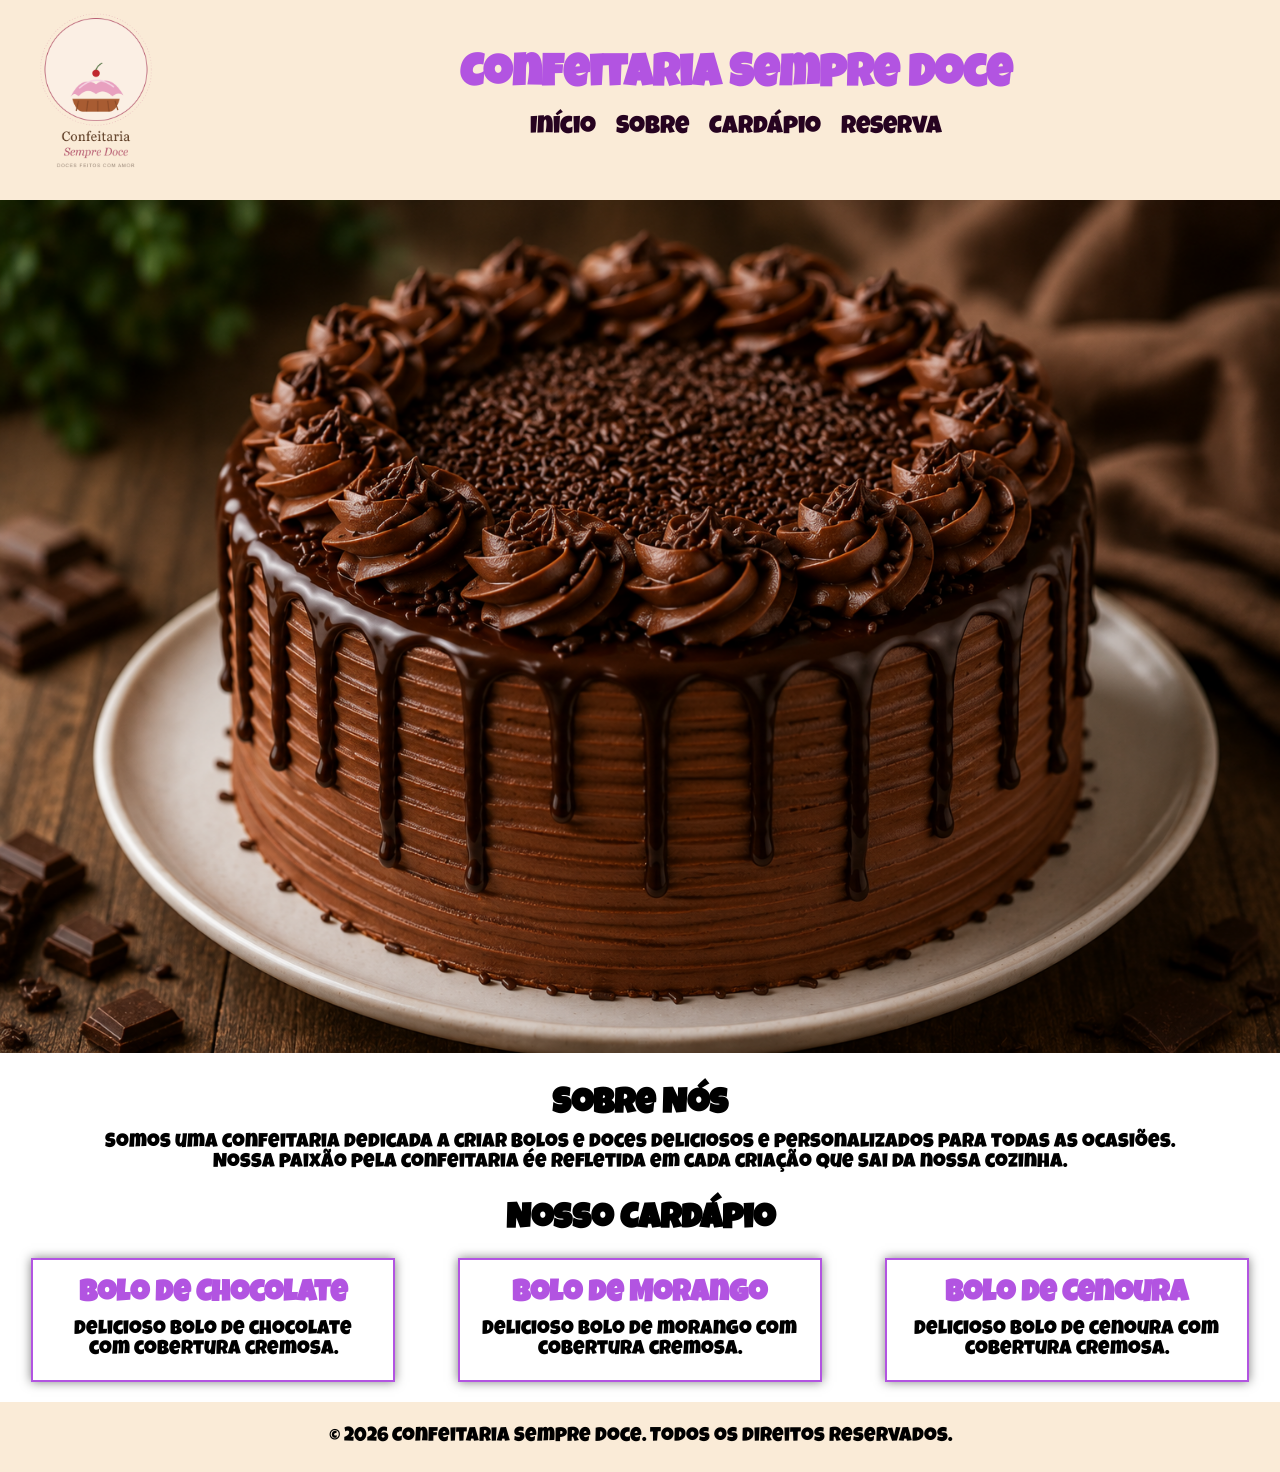
==== index.html @ 2dd2fcfe "vs" ====
<!DOCTYPE html>
<html lang="pt-br">
<head>
    <meta charset="UTF-8">
    <meta name="viewport" content="width=device-width, initial-scale=1.0">
    <title>Confeitaria Sempre Doce</title>
    <link rel="stylesheet" href="css/index.css">

    <link rel="preconnect" href="https://fonts.googleapis.com">
    <link rel="preconnect" href="https://fonts.gstatic.com" crossorigin>
    <link href="https://fonts.googleapis.com/css2?family=Luckiest+Guy&family=Slabo+13px&display=swap" rel="stylesheet">
</head>

<body>

    <header>

        <div class="div-logo">
            <img class="logotipo" src="img/logo_confeitaria_sempre_doce.png" alt="Logo da Confeitaria Sempre Doce">
        </div>

        <div class="div-menu">

            <h1>Confeitaria Sempre Doce</h1>

            <br/>

            <nav>
                <ul>
              <li><a href="index.html">Início</a></li>
                    <li><a href="pages/sobre.html">Sobre</a></li>
                    <li><a href="pages/cardapio.html">Cardápio</a></li>
                    <li><a href="pages/reserva.html">Reserva</a></li></ul>
            </nav>

        </div>

    </header>
        <img id="img" class="img-bolo" src="img/logo3(4).png" alt="Banner da Confeitaria Sempre Doce">

        <section class="sobre">
            <h2>Sobre Nós</h2>
            <p>Somos uma confeitaria dedicada a criar bolos e doces deliciosos e personalizados para todas as ocasiões.<br/>
                Nossa paixão pela confeitaria ée refletida em cada criação que sai da nossa cozinha.
            
            </p>
        </section>

        <section class="sobre">
            <h2>Nosso Cardápio</h2>
            
            <div class="menu-cardapio-itens">
                <div class=" menu-cardapio-item">
                    <h3>Bolo de Chocolate</h3>
                    <p>
                        Delicioso bolo de chocolate com cobertura cremosa.
                    </p>
            </div>

            <div class=" menu-cardapio-item">
                <h3>Bolo de Morango</h3>
                <p>
                    Delicioso bolo de morango com cobertura cremosa.
                </p>
            </div>

            <div class=" menu-cardapio-item">
                <h3>Bolo de Cenoura</h3>
                <p>
                    Delicioso bolo de cenoura com cobertura cremosa.
                </p>
            </div>
        </section>

        <footer>
            &copy; 2026 Confeitaria Sempre Doce. 
            Todos os direitos reservados.</p>
        </footer>
    </body>
    <script src="js/index.js"></script>     
</html>
---- css/index.css ----
* {
    margin: 0;
    padding: 0;
    font-family: "Luckiest Guy", cursive;
}

header {
    height: 200px;
    display: flex;
    background-color: antiquewhite;
}

.div-logo {
    width: 15%;
    height: 194px;
    display: flex;
    align-items: center;
    justify-content: center;
}

.div-menu {
    width: 85%;
    height: 194px;
    display: flex;
    flex-direction: column;
    align-items: center;
    justify-content: center;
}

.logotipo {
    height: 190px;
}

ul {
   display:flex;
   gap: 20px;
   justify-content: center;
   list-style-type: none;
}

h1{
    color: #b254e1;
    font-size: 45px;
}

a {
    color: #260320;
    text-decoration: none;
    font-size: 25px;
}

a:hover {
    color: #b254e1;
    text-decoration: underline;
}

.img-bolo {
    width: 100%;
    height: 100%;
    object-fit: cover;
}

.sobre {
    text-align: center;
    margin-top: 10px;
}

h2 {
    font-size: 35px;
    margin-top: 30px;
}

p {
    font-size: 20px;
    margin-top: 10px;
}

.menu-cardapio-itens {
    display: flex;
    justify-content: space-around;
    margin-top: 20px;
}

.menu-cardapio-item {
    border: 2px solid #b254e1;
    border-radius: 5 px;
    width: 25%;
    box-shadow: 0px 0px 10px rgba(0, 0, 0, 0.5);
    padding: 20px;
}

h3{
    font-size: 30px;
    color: #b254e1;
    font-weight: bold;

}

.menu-cardapio-itens p{
    font-size: 20px;
}

footer {
    background-color: antiquewhite;
    height: 70px;
    margin-top: 20px;
    font-size: 20px;
    display: flex;
    justify-content: center;
    align-items: center;

}
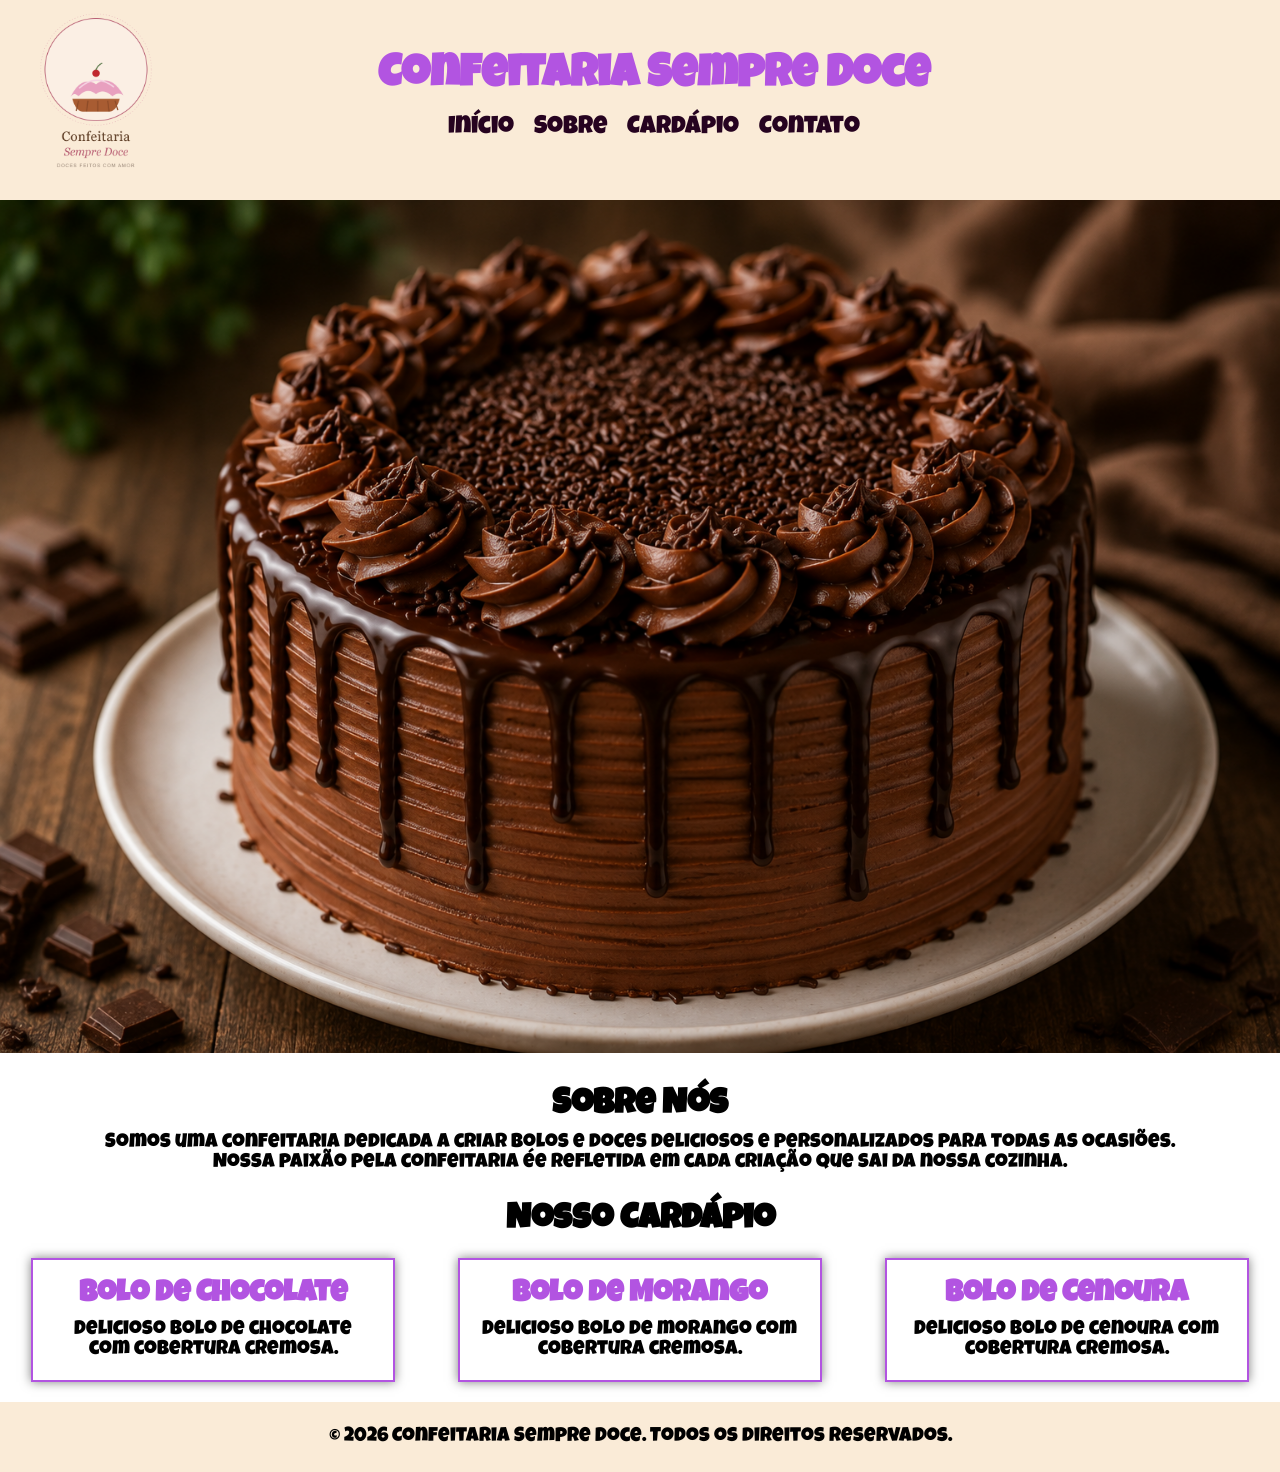
==== commit a846c1dc: "vs" ====
--- a/index.html
+++ b/index.html
@@ -30,10 +30,11 @@
               <li><a href="index.html">Início</a></li>
                     <li><a href="pages/sobre.html">Sobre</a></li>
                     <li><a href="pages/cardapio.html">Cardápio</a></li>
-                    <li><a href="pages/reserva.html">Reserva</a></li></ul>
+                    <li><a href="pages/contato.html">Contato</a></li></ul>
             </nav>
 
         </div>
+        <div class="div-logo"></div>
 
     </header>
         <img id="img" class="img-bolo" src="img/logo3(4).png" alt="Banner da Confeitaria Sempre Doce">
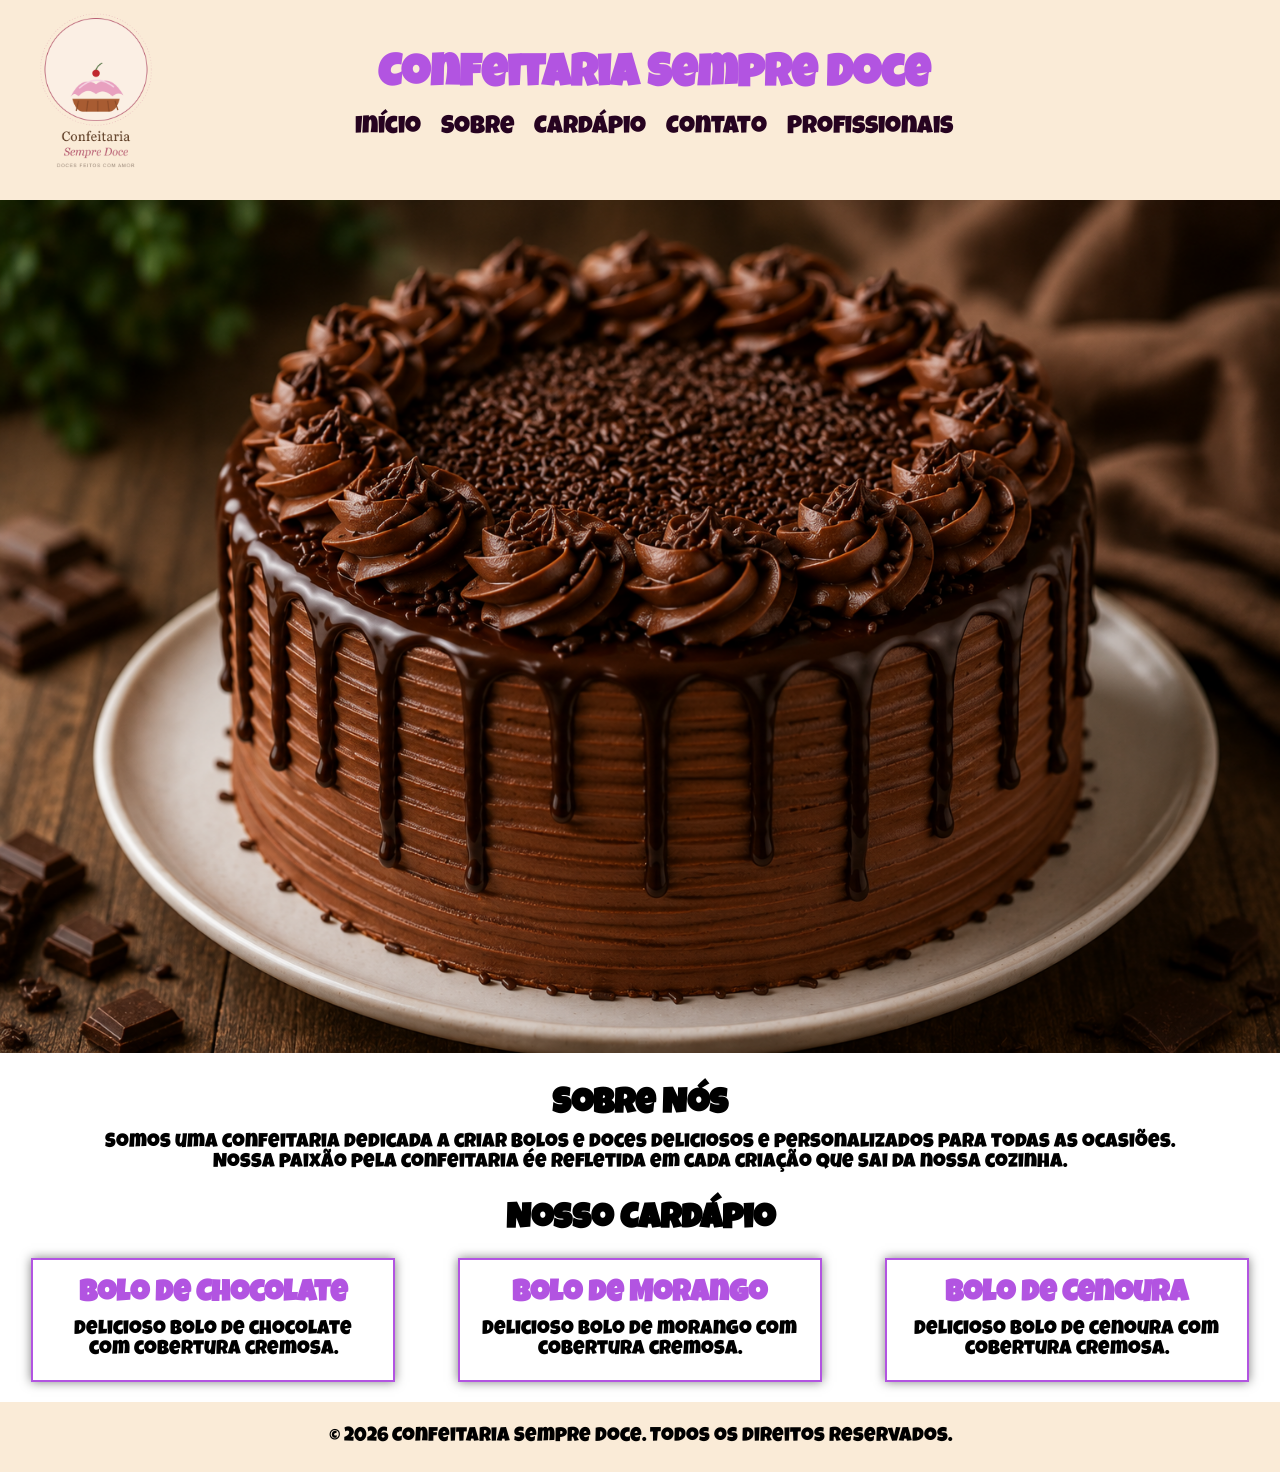
==== commit 1be9e616: "vs" ====
--- a/index.html
+++ b/index.html
@@ -30,7 +30,9 @@
               <li><a href="index.html">Início</a></li>
                     <li><a href="pages/sobre.html">Sobre</a></li>
                     <li><a href="pages/cardapio.html">Cardápio</a></li>
-                    <li><a href="pages/contato.html">Contato</a></li></ul>
+                    <li><a href="pages/contato.html">Contato</a></li>
+                    <li><a href="pages/profissionais.html">Profissionais</a></li>
+                </ul>
             </nav>
 
         </div>
